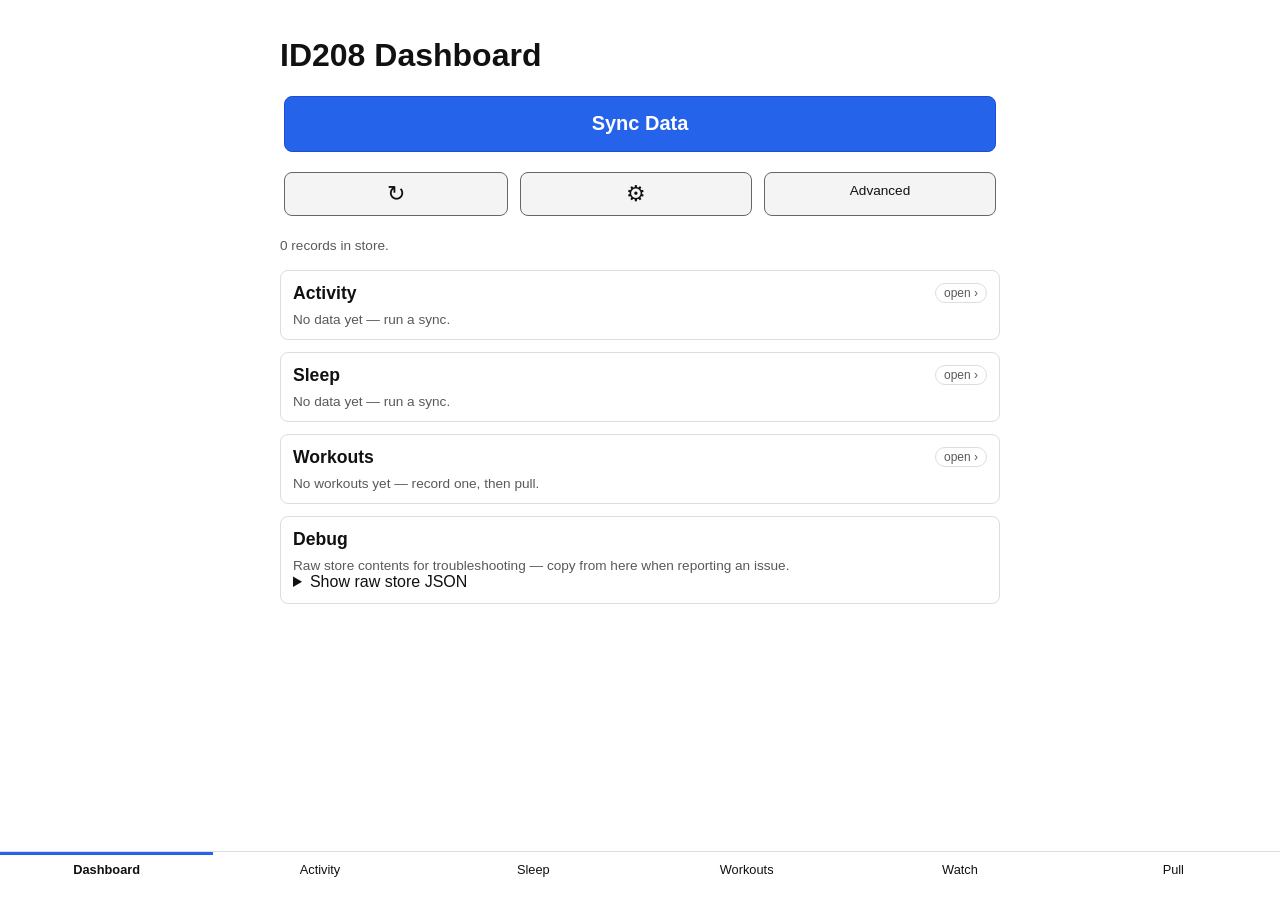
==== webapp/index.html @ 8edda2af "Commit" ====
<!DOCTYPE html>
<html lang="en">
<head>
<meta charset="UTF-8">
<meta name="viewport" content="width=device-width, initial-scale=1.0">
<title>ID208 Dashboard</title>
<link rel="stylesheet" href="app.css">
<style>
#syncBarWrap { display: none; margin: 8px 4px; border: 1px solid #ddd; border-radius: 8px; padding: 10px 12px; }
#syncBarOuter { background: #eee; border-radius: 4px; height: 10px; margin: 6px 0; }
#syncBarInner { background: #2563eb; border-radius: 4px; height: 10px; width: 0%; }
.spinner { display: inline-block; width: 14px; height: 14px; border: 2px solid #ddd; border-top-color: #2563eb; border-radius: 50%; animation: spin 0.8s linear infinite; vertical-align: middle; }
@keyframes spin { to { transform: rotate(360deg); } }
</style>
</head>
<body>
<h1>ID208 Dashboard</h1>
<p><button id="btnSync" class="btn-primary">Sync Data</button></p>
<p class="btn-row"><button id="btnRefresh" class="btn-sec icon" title="Refresh" aria-label="Refresh">↻</button>
<a class="btn btn-sec icon" href="watch.html" title="Settings" aria-label="Settings">⚙</a>
<a class="btn btn-sec small-text" href="pull.html">Advanced</a></p>
<p><span id="status" class="muted"></span></p>
<div id="syncBarWrap"><span class="spinner" id="syncSpinner" style="display:none;"></span>
<span id="syncLabel">Idle</span>
<div id="syncBarOuter"><div id="syncBarInner"></div></div></div>
<section id="secSteps" onclick="location.href='activity.html'" style="cursor:pointer;"><h2>Activity <span class="go">open ›</span></h2><div class="body muted">Loading…</div></section>
<section id="secSleep" onclick="location.href='sleep.html'" style="cursor:pointer;"><h2>Sleep <span class="go">open ›</span></h2><div class="body muted">Loading…</div></section>
<section id="secWorkouts" onclick="location.href='workout.html'" style="cursor:pointer;"><h2>Workouts <span class="go">open ›</span></h2><div class="body muted">Loading…</div></section>
<section id="secDebug"><h2>Debug</h2><div class="body muted">Raw store contents for troubleshooting — copy from here when reporting an issue.</div><details><summary>Show raw store JSON</summary><pre id="debugDump" style="font-size:0.7rem; max-height:40vh; overflow:auto;"></pre></details></section>

<script src="store.js"></script>
<script src="ble.js"></script>
<script src="ui.js"></script>
<script>
// Fail fast on file skew (e.g. new page + old ui.js): missing shared
// symbols halt here with an actionable banner instead of a silent hang.
(function checkAppFiles() {
  var need = ['Store', 'fmtHM', 'sportName', 'num', 'esc', 'fmtDur', 'kmOrDash',
    'hrStats', 'connectAndSync', 'ensureLink'];
  var missing = need.filter(function (k) { return typeof window[k] === 'undefined'; });
  if (!missing.length) return;
  var d = document.createElement('div');
  d.style.cssText = 'background:#7f1d1d;color:#fff;padding:12px;margin:8px;border-radius:8px;font-weight:bold;';
  d.textContent = 'App files out of sync (' + missing.join(', ') +
    ' missing) — re-download all webapp files together (index/pull/store/ble/ui).';
  document.body.insertBefore(d, document.body.firstChild);
  throw new Error('halt: ' + missing.join(','));
})();
// Progress override: ble.js calls setProgress during macros; here it drives
// the spinner + thin step bar (paging rounds update the label; the bar moves
// per phase, so it can pause inside long loops — the spinner shows life).
function setProgress(done, total, label) {
  var el = document.getElementById('syncLabel');
  if (el) el.textContent = 'Syncing: ' + label + ' (' + done + '/' + total + ')';
  var bar = document.getElementById('syncBarInner');
  if (bar && total > 0) bar.style.width = Math.min(100, Math.round((done / total) * 100)) + '%';
}
function syncUiBusy(busy, label) {
  document.getElementById('btnSync').disabled = busy;
  document.getElementById('syncBarWrap').style.display = busy ? 'block' : 'none';
  document.getElementById('syncSpinner').style.display = busy ? 'inline-block' : 'none';
  if (!busy) document.getElementById('syncBarInner').style.width = '0%';
  if (label !== undefined) document.getElementById('syncLabel').textContent = label;
}
document.getElementById('btnSync').addEventListener('click', async function () {
  syncUiBusy(true, 'Connecting…');
  try {
    await connectAndSync();
    document.getElementById('syncLabel').textContent = 'Sync done.';
  } catch (e) {
    document.getElementById('syncLabel').textContent = 'Sync failed — see pull page log. Open Advanced for details.';
  }
  syncUiBusy(false);
  render();
});
// Chart/format helpers live in ui.js (shared with detail pages).
async function render() {
  document.getElementById('status').textContent = 'Loading…';
  try {
    var steps = await Store.list('steps');
    var sleep = await Store.list('sleep');
    var workouts = await Store.list('workout');
    var hrByDate = {};
    try {
      var hrs = await Store.list('hr');
      hrs.forEach(function (r) { hrByDate[r.date] = r.payload; });
    } catch (e) {}

    // Activity: latest steps + kcal + BPM, linked to the 7-day page.
    if (steps.length) {
      var last = steps[steps.length - 1].payload;
      var hs = hrStats(hrByDate[last.date]);
      var bpmBit = hs ? ' · ' + hs.avg + ' bpm avg' +
        (hs.silent !== null && hs.silent !== '' ? ' (rest ' + hs.silent + ')' : '') : '';
      document.querySelector('#secSteps .body').innerHTML =
        '<div class="big">' + esc(num(last.steps)) + ' <span class="muted">steps · ' +
        esc(num(last.kcal, ' kcal')) + esc(bpmBit) + '</span></div>' +
        '<div class="muted">' + esc(last.date) + ' · ' + esc(kmOrDash(last.distance_m)) + '</div>';
    } else {
      document.querySelector('#secSteps .body').textContent = 'No data yet — run a sync.';
    }

    // Sleep: last night only, linked to the week page.
    if (sleep.length) {
      var n0 = sleep[sleep.length - 1].payload;
      document.querySelector('#secSleep .body').innerHTML =
        '<div class="big">' + esc(fmtHM(n0.total_min)) + ' <span class="muted">' +
        esc(n0.night) + '</span></div>';
    } else {
      document.querySelector('#secSleep .body').textContent = 'No data yet — run a sync.';
    }

    // Workouts: most recent only, linked to the full list.
    if (workouts.length) {
      var w = workouts[workouts.length - 1].payload;
      document.querySelector('#secWorkouts .body').innerHTML =
        '<div class="big">' + esc(sportName(w)) + ' <span class="muted">' + esc(w.date || '') + ' · ' +
        esc(num(w.kcal)) + ' kcal</span></div>' +
        '<div class="muted">' + esc(fmtDur(w.durationsS || 0)) +
        (w.distanceM ? ' · ' + esc(kmOrDash(w.distanceM)) : '') +
        ' · HR ' + esc(num(w.avgHr)) + '/' + esc(num(w.maxHr)) + '/' + esc(num(w.minHr)) + '</div>';
    } else {
      document.querySelector('#secWorkouts .body').textContent = 'No workouts yet — record one, then pull.';
    }

    var total = steps.length + sleep.length + workouts.length;
    document.getElementById('status').textContent = total + ' records in store.';
    document.getElementById('debugDump').textContent = JSON.stringify({
      steps: steps, sleep: sleep, workouts: workouts,
    }, null, 1).slice(0, 20000);
  } catch (e) {
    document.getElementById('status').textContent = 'Store unavailable: ' + e;
  }
}
document.getElementById('btnRefresh').addEventListener('click', render);
render();
</script>
<nav class="tabs">
<a href="index.html" aria-current="page">Dashboard</a>
<a href="activity.html">Activity</a>
<a href="sleep.html">Sleep</a>
<a href="workout.html">Workouts</a>
<a href="watch.html">Watch</a>
<a href="pull.html">Pull</a>
</nav>
</body>
</html>
---- webapp/app.css ----
/* id208-reader shared theme — one stylesheet, all pages, no frameworks.
 * System font stack, no webfonts. Dark mode follows the OS setting.
 * Touch targets >= 44px. Bottom nav keeps navigation in the thumb zone.
 */
body {
  font-family: Arial, Helvetica, sans-serif;
  padding: 16px 16px 76px 16px;
  max-width: 720px;
  margin: auto;
  overflow-wrap: break-word;
  background: #fff;
  color: #111;
}
section {
  border: 1px solid #ddd;
  border-radius: 8px;
  padding: 12px;
  margin: 12px 0;
  background: #fff;
}
h2 { margin: 0 0 8px 0; font-size: 1.1rem; }
.big { font-size: 1.6rem; font-weight: bold; }
table { border-collapse: collapse; width: 100%; font-size: 0.85rem; }
td, th { border-bottom: 1px solid #eee; padding: 4px; text-align: left; }
canvas { width: 100%; height: 120px; }
.muted { color: #595959; font-size: 0.85rem; }
button, a.btn, label.btn {
  margin: 4px;
  padding: 10px 14px;
  font-size: 1rem;
  min-height: 44px;
  box-sizing: border-box;
  background: #f4f4f4;
  color: #111;
  border: 1px solid #666;
  border-radius: 8px;
  text-decoration: none;
}
a.btn, label.btn { display: inline-block; }
/* Primary action (Sync Data): full-width, larger, filled — the one tap that matters. */
.btn-primary {
  display: block;
  width: calc(100% - 8px);
  font-size: 1.25rem;
  font-weight: bold;
  padding: 14px 18px;
  min-height: 56px;
  background: #2563eb;
  color: #fff;
  border-color: #1d4ed8;
}
/* Secondary row: icon + short-text buttons share one look, smaller than primary. */
.btn-row { display: flex; gap: 4px; align-items: stretch; }
.btn-row .btn-sec { flex: 1; text-align: center; }
.btn-sec { font-size: 1.1rem; padding: 8px 10px; }
.btn-sec.icon { font-size: 1.4rem; line-height: 1; }
.btn-sec.small-text { font-size: 0.85rem; }
/* Tappable dashboard cards: explicit "open" pill next to the title arrow. */
.go {
  float: right;
  font-size: 0.75rem;
  font-weight: normal;
  color: #595959;
  border: 1px solid #ddd;
  border-radius: 10px;
  padding: 2px 8px;
  white-space: nowrap;
}
/* Goal met marker in the activity table. */
.met { font-weight: bold; color: #047857; }
/* Month-view week rows (same tap affordance as table picks). */
.weekrow { cursor: pointer; }
.weekrow:hover td { background: #f4f4f4; }
/* Goal editor inputs match button sizing. */
input.goal {
  width: 7em;
  padding: 10px;
  font-size: 1rem;
  min-height: 44px;
  box-sizing: border-box;
  margin: 4px;
}
/* Sleep rating: big color-coded label, stage shares below in muted text. */
.rating { font-size: 1.3rem; font-weight: bold; margin: 6px 0 2px 0; }
.r-excellent { color: #065f46; }
.r-good { color: #16a34a; }
.r-fair { color: #ca8a04; }
.r-poor { color: #dc2626; }
/* Month pager label: month deserves the same visual weight as the ‹ › buttons. */
.month-label {
  display: inline-block;
  min-width: 7em;
  text-align: center;
  font-size: 1.15rem;
  font-weight: bold;
  vertical-align: middle;
}
/* App goals editor: stacked labels, full-width inputs and save. */
#secGoals label { display: block; font-weight: bold; margin: 8px 4px 2px 4px; }
#secGoals input.goal { display: block; width: calc(100% - 8px); }
#secGoals #btnGoals { width: calc(100% - 8px); }
button:active, a.btn:active { filter: brightness(0.92); }
label.btn {
  display: inline-block;
  white-space: nowrap;
  border: 1px solid #666;
  border-radius: 2px;
  background: #f4f4f4;
  cursor: pointer;
}
tr.pick { cursor: pointer; }
tr.pick:hover td { background: #f4f4f4; }
/* Stat grid for detail views: small-muted label over each value. */
.stats { display: grid; grid-template-columns: 1fr 1fr; gap: 8px 12px; margin: 8px 0; }
.stats .k { font-size: 0.75rem; color: #595959; }
.stats .v { font-size: 1.05rem; }
.stats h3 { grid-column: 1 / -1; font-size: 0.85rem; margin: 8px 0 0 0; color: #595959; }
a { color: #1d4ed8; }
/* Bottom navigation: 5 links, thumb-reachable, active page marked. */
nav.tabs {
  position: fixed;
  left: 0;
  right: 0;
  bottom: 0;
  display: flex;
  background: #fff;
  border-top: 1px solid #ddd;
  z-index: 10;
}
nav.tabs a {
  flex: 1;
  text-align: center;
  text-decoration: none;
  color: #111;
  font-size: 0.8rem;
  padding: 10px 2px 12px 2px;
  min-height: 48px;
  box-sizing: border-box;
}
nav.tabs a[aria-current="page"] {
  font-weight: bold;
  border-top: 3px solid #2563eb;
  padding-top: 7px;
}
@media (prefers-color-scheme: dark) {
  body { background: #111; color: #e5e5e5; }
  section { background: #1a1a1a; border-color: #333; }
  td, th { border-bottom-color: #333; }
  .muted { color: #b3b3b3; }
  .stats .k, .stats h3 { color: #b3b3b3; }
  a { color: #93c5fd; }
  button, a.btn { background: #222; color: #eee; border: 1px solid #555; }
  .btn-primary { background: #2563eb; color: #fff; border-color: #93c5fd; }
  .go { color: #b3b3b3; border-color: #555; }
  .met { color: #34d399; }
  .r-excellent { color: #34d399; }
  .r-good { color: #4ade80; }
  .r-fair { color: #facc15; }
  .r-poor { color: #f87171; }
  label.btn { background: #222; border-color: #555; }
  tr.pick:hover td { background: #222; }
  .weekrow:hover td { background: #222; }
  input.goal { background: #222; color: #eee; border: 1px solid #555; }
  button:active, a.btn:active { filter: brightness(1.25); }
  nav.tabs { background: #1a1a1a; border-top-color: #333; }
  nav.tabs a { color: #e5e5e5; }
  nav.tabs a[aria-current="page"] { border-top-color: #93c5fd; }
  #log { background: #1a1a1a !important; }
}
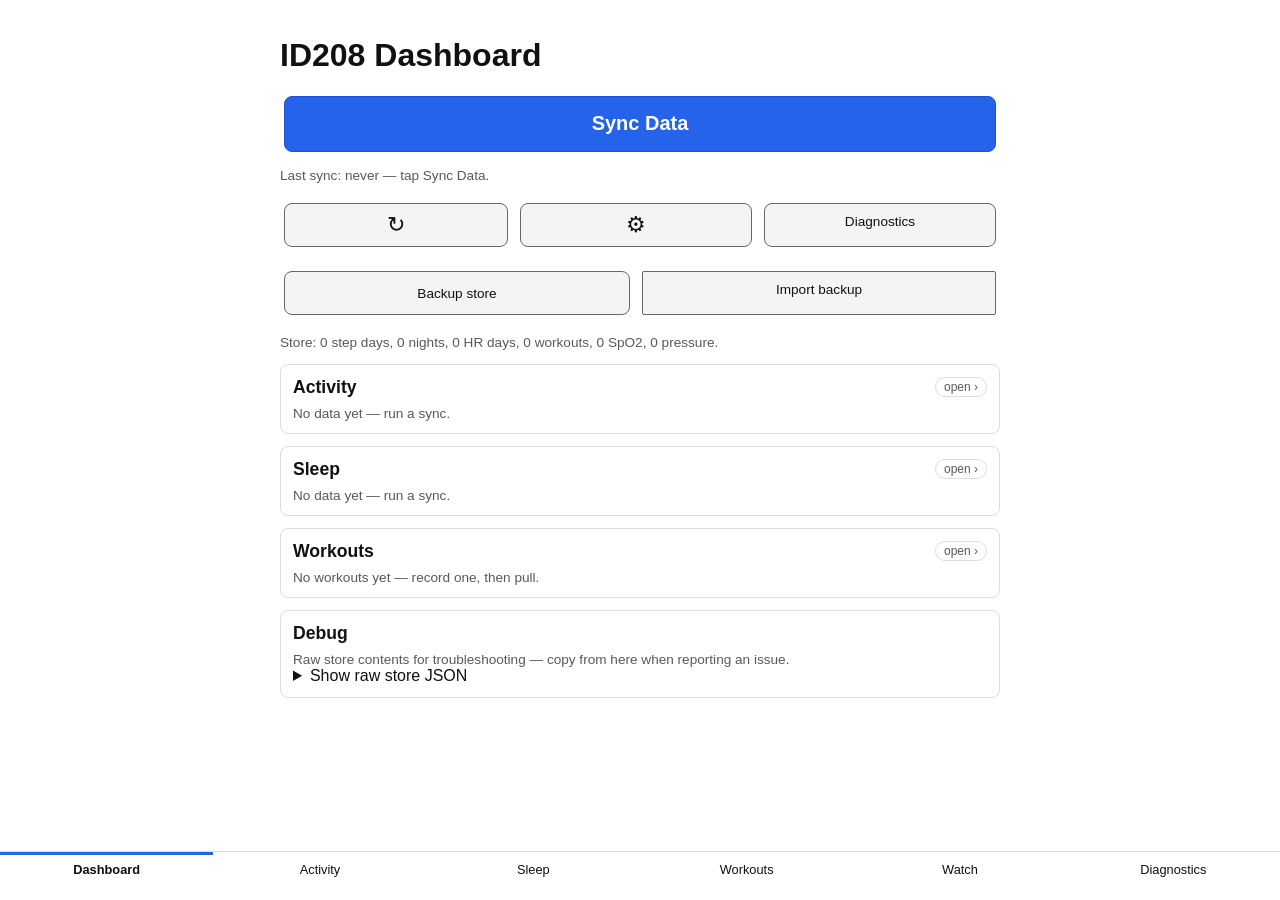
==== commit b343152c: "Simplify sync and add safety net + UX - P0: move fixtures under tests/fixtures, add scripts/test.sh," ====
--- a/webapp/index.html
+++ b/webapp/index.html
@@ -16,10 +16,15 @@
 <body>
 <h1>ID208 Dashboard</h1>
 <p><button id="btnSync" class="btn-primary">Sync Data</button></p>
+<p id="lastSync" class="muted">Last sync: loading…</p>
 <p class="btn-row"><button id="btnRefresh" class="btn-sec icon" title="Refresh" aria-label="Refresh">↻</button>
 <a class="btn btn-sec icon" href="watch.html" title="Settings" aria-label="Settings">⚙</a>
-<a class="btn btn-sec small-text" href="pull.html">Advanced</a></p>
+<a class="btn btn-sec small-text" href="pull.html" title="Advanced diagnostics and recovery">Diagnostics</a></p>
+<p class="btn-row"><button id="btnBackup" class="btn-sec small-text">Backup store</button>
+<label for="fileImport" class="btn btn-sec small-text">Import backup</label>
+<input id="fileImport" type="file" accept=".json,.jsonl,.csv" style="display:none;"></p>
 <p><span id="status" class="muted"></span></p>
+<p id="storeStatus" class="muted"></p>
 <div id="syncBarWrap"><span class="spinner" id="syncSpinner" style="display:none;"></span>
 <span id="syncLabel">Idle</span>
 <div id="syncBarOuter"><div id="syncBarInner"></div></div></div>
@@ -28,21 +33,37 @@
 <section id="secWorkouts" onclick="location.href='workout.html'" style="cursor:pointer;"><h2>Workouts <span class="go">open ›</span></h2><div class="body muted">Loading…</div></section>
 <section id="secDebug"><h2>Debug</h2><div class="body muted">Raw store contents for troubleshooting — copy from here when reporting an issue.</div><details><summary>Show raw store JSON</summary><pre id="debugDump" style="font-size:0.7rem; max-height:40vh; overflow:auto;"></pre></details></section>
 
-<script src="store.js"></script>
-<script src="ble.js"></script>
-<script src="ui.js"></script>
+<script>
+// Load local scripts with the page's cache-bust token (?v=<epoch>). The skew
+// banner's Force reload uses the same mechanism, so stale Chrome profiles
+// cannot keep serving an old ble.js/ui.js/store.js.
+(function () {
+  var m = location.search.match(/[?&]v=([^&]+)/);
+  var q = m ? '?v=' + m[1] : '';
+  ['store.js', 'ble.js', 'ui.js'].forEach(function (f) {
+    document.write('<script src="' + f + q + '"><\/script>');
+  });
+})();
+</script>
 <script>
 // Fail fast on file skew (e.g. new page + old ui.js): missing shared
 // symbols halt here with an actionable banner instead of a silent hang.
 (function checkAppFiles() {
   var need = ['Store', 'fmtHM', 'sportName', 'num', 'esc', 'fmtDur', 'kmOrDash',
-    'hrStats', 'connectAndSync', 'ensureLink'];
+    'hrStats', 'connectAndSync', 'downloadStoreBackup', 'importStoreFile',
+    'refreshStoreStatus'];
   var missing = need.filter(function (k) { return typeof window[k] === 'undefined'; });
   if (!missing.length) return;
   var d = document.createElement('div');
   d.style.cssText = 'background:#7f1d1d;color:#fff;padding:12px;margin:8px;border-radius:8px;font-weight:bold;';
   d.textContent = 'App files out of sync (' + missing.join(', ') +
-    ' missing) — re-download all webapp files together (index/pull/store/ble/ui).';
+    ' missing) — force a fresh reload, or re-download all webapp files together.';
+  var b = document.createElement('button');
+  b.textContent = 'Force reload (fresh files)';
+  b.style.cssText = 'margin-top:8px;';
+  b.addEventListener('click', function () { location.replace(location.pathname + '?v=' + Date.now()); });
+  d.appendChild(document.createElement('br'));
+  d.appendChild(b);
   document.body.insertBefore(d, document.body.firstChild);
   throw new Error('halt: ' + missing.join(','));
 })();
@@ -62,17 +83,60 @@
   if (!busy) document.getElementById('syncBarInner').style.width = '0%';
   if (label !== undefined) document.getElementById('syncLabel').textContent = label;
 }
+function statusLink(msg) {
+  document.getElementById('status').innerHTML = esc(msg) +
+    ' — <a href="pull.html">open Diagnostics</a>.';
+}
 document.getElementById('btnSync').addEventListener('click', async function () {
   syncUiBusy(true, 'Connecting…');
   try {
-    await connectAndSync();
+    // autoSetup: a fresh/reset watch runs bind + auth instead of failing.
+    await connectAndSync({ autoSetup: true });
     document.getElementById('syncLabel').textContent = 'Sync done.';
   } catch (e) {
-    document.getElementById('syncLabel').textContent = 'Sync failed — see pull page log. Open Advanced for details.';
+    document.getElementById('syncLabel').textContent = 'Sync failed.';
+    statusLink('Sync failed (' + (e && e.message ? e.message : e) + ')');
   }
   syncUiBusy(false);
   render();
 });
+document.getElementById('btnBackup').addEventListener('click', async function () {
+  try {
+    await downloadStoreBackup();
+    document.getElementById('status').textContent = 'Backup downloaded.';
+  } catch (e) {
+    statusLink('Backup failed (' + e + ')');
+  }
+});
+document.getElementById('fileImport').addEventListener('change', async function (e) {
+  var f = e.target.files && e.target.files[0];
+  if (!f) return;
+  try {
+    var c = await importStoreFile(f);
+    await render();
+    document.getElementById('status').textContent = 'Imported steps ' + c.steps +
+      ', sleep ' + c.sleep + ', HR ' + c.hr + ', workouts ' + c.workout +
+      ', SpO2 ' + c.spo2 + ', pressure ' + c.pressure + '.';
+  } catch (err) {
+    statusLink('Import failed (' + (err && err.message ? err.message : err) + ')');
+  }
+  e.target.value = '';
+});
+async function renderLastSync() {
+  var el = document.getElementById('lastSync');
+  try {
+    var r = await Store.get('last-sync', 'meta');
+    if (r && r.payload && typeof r.payload.day === 'string') {
+      var at = r.payload.at ? new Date(r.payload.at) : null;
+      var when = at && !isNaN(at.getTime()) ? ' · ' + at.toLocaleString() : '';
+      el.textContent = 'Last sync: ' + r.payload.day + when;
+    } else {
+      el.textContent = 'Last sync: never — tap Sync Data.';
+    }
+  } catch (e) {
+    el.textContent = 'Last sync: unavailable (' + e + ')';
+  }
+}
 // Chart/format helpers live in ui.js (shared with detail pages).
 async function render() {
   document.getElementById('status').textContent = 'Loading…';
@@ -123,13 +187,14 @@
       document.querySelector('#secWorkouts .body').textContent = 'No workouts yet — record one, then pull.';
     }
 
-    var total = steps.length + sleep.length + workouts.length;
-    document.getElementById('status').textContent = total + ' records in store.';
+    document.getElementById('status').textContent = '';
     document.getElementById('debugDump').textContent = JSON.stringify({
       steps: steps, sleep: sleep, workouts: workouts,
     }, null, 1).slice(0, 20000);
-  } catch (e) {
-    document.getElementById('status').textContent = 'Store unavailable: ' + e;
+    renderLastSync();
+    refreshStoreStatus();
+  } catch (e) {
+    statusLink('Store unavailable (' + e + ')');
   }
 }
 document.getElementById('btnRefresh').addEventListener('click', render);
@@ -141,7 +206,7 @@
 <a href="sleep.html">Sleep</a>
 <a href="workout.html">Workouts</a>
 <a href="watch.html">Watch</a>
-<a href="pull.html">Pull</a>
+<a href="pull.html">Diagnostics</a>
 </nav>
 </body>
 </html>
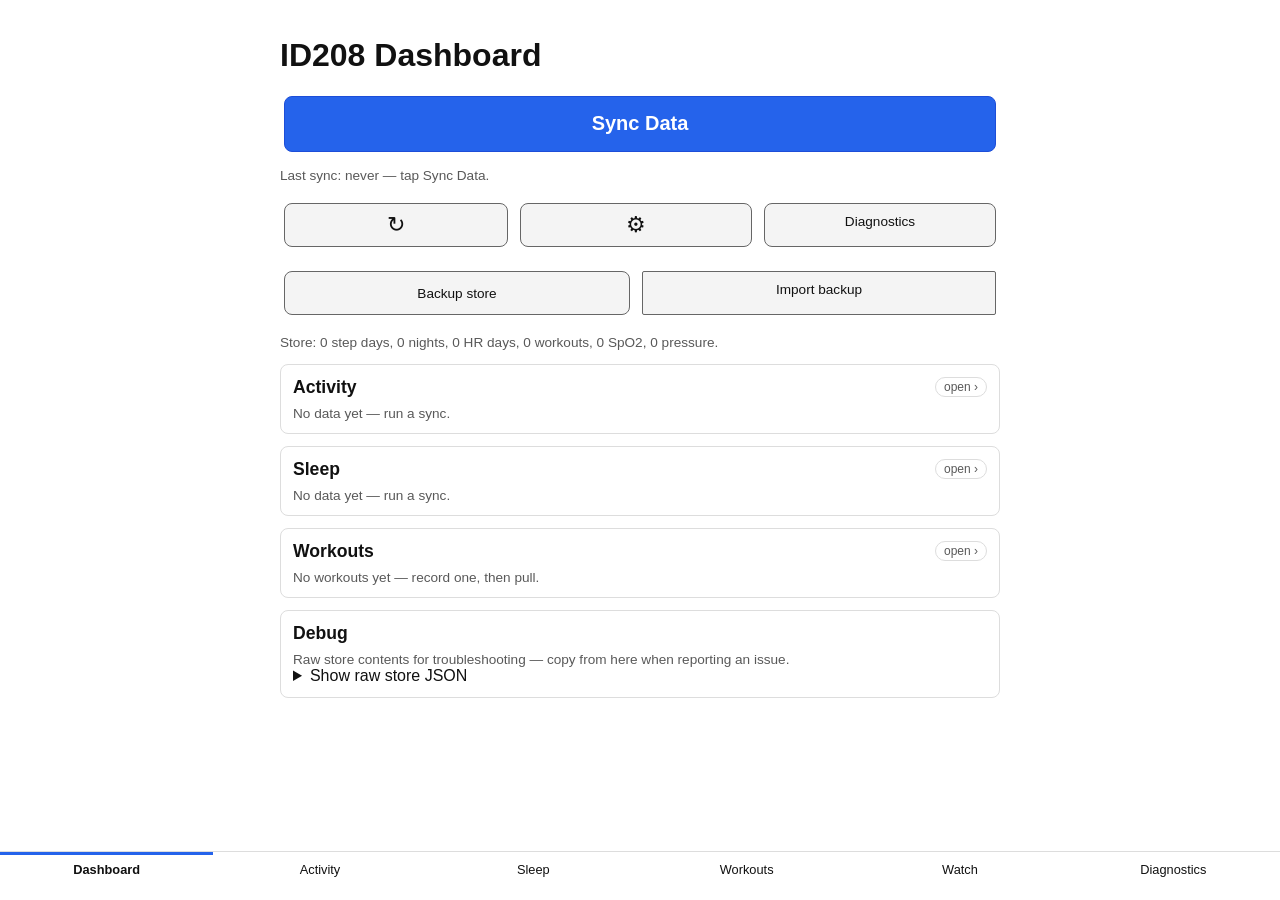
==== commit 386d5cea: "Delete probe dead code and rename Diagnostics page - Remove F1/all-offset probes, byte-offset count " ====
--- a/webapp/index.html
+++ b/webapp/index.html
@@ -19,7 +19,7 @@
 <p id="lastSync" class="muted">Last sync: loading…</p>
 <p class="btn-row"><button id="btnRefresh" class="btn-sec icon" title="Refresh" aria-label="Refresh">↻</button>
 <a class="btn btn-sec icon" href="watch.html" title="Settings" aria-label="Settings">⚙</a>
-<a class="btn btn-sec small-text" href="pull.html" title="Advanced diagnostics and recovery">Diagnostics</a></p>
+<a class="btn btn-sec small-text" href="diagnostics.html" title="Advanced diagnostics and recovery">Diagnostics</a></p>
 <p class="btn-row"><button id="btnBackup" class="btn-sec small-text">Backup store</button>
 <label for="fileImport" class="btn btn-sec small-text">Import backup</label>
 <input id="fileImport" type="file" accept=".json,.jsonl,.csv" style="display:none;"></p>
@@ -85,7 +85,7 @@
 }
 function statusLink(msg) {
   document.getElementById('status').innerHTML = esc(msg) +
-    ' — <a href="pull.html">open Diagnostics</a>.';
+    ' — <a href="diagnostics.html">open Diagnostics</a>.';
 }
 document.getElementById('btnSync').addEventListener('click', async function () {
   syncUiBusy(true, 'Connecting…');
@@ -206,7 +206,7 @@
 <a href="sleep.html">Sleep</a>
 <a href="workout.html">Workouts</a>
 <a href="watch.html">Watch</a>
-<a href="pull.html">Diagnostics</a>
+<a href="diagnostics.html">Diagnostics</a>
 </nav>
 </body>
 </html>
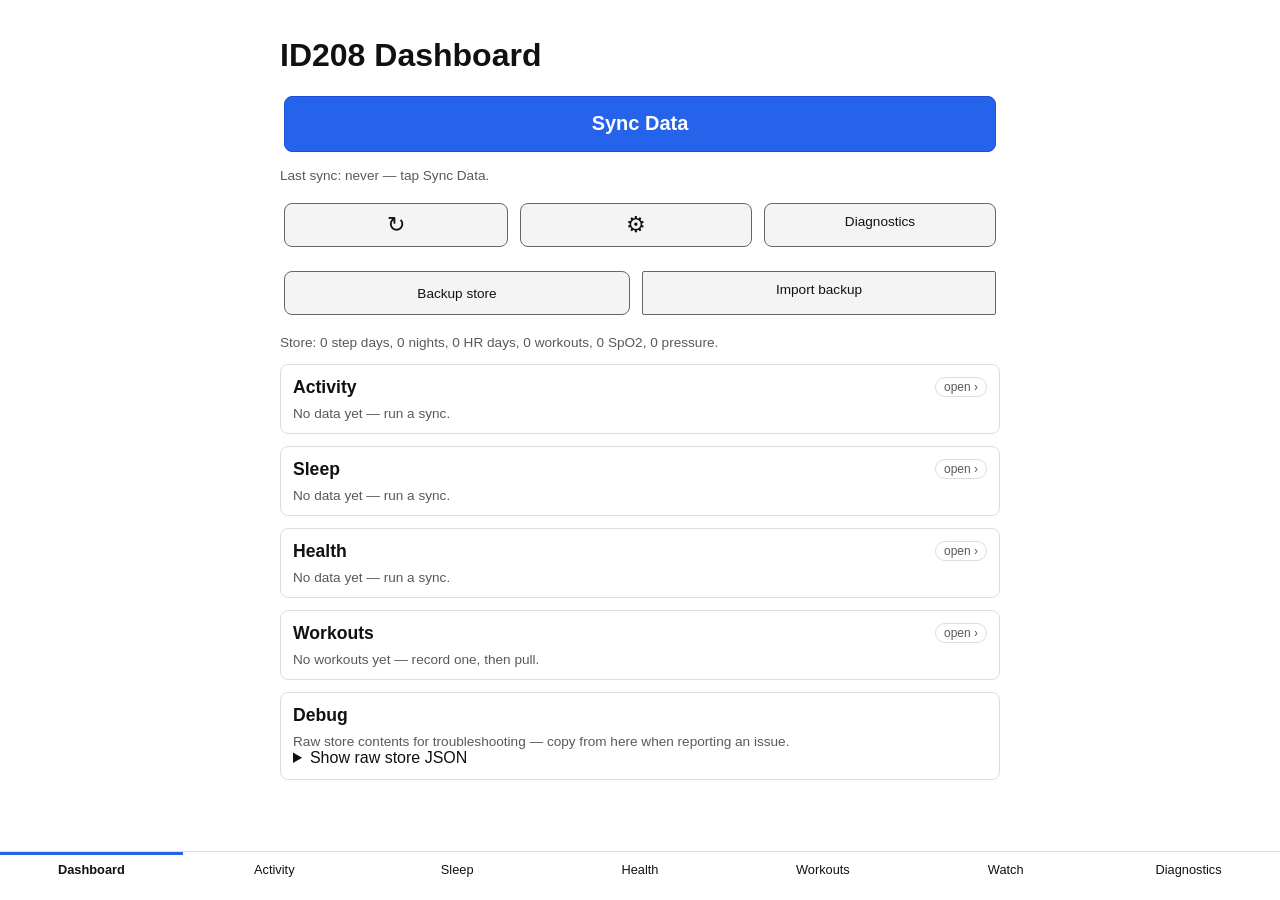
==== commit 64448ad2: "Add a Health page for SpO2 and stress" ====
--- a/webapp/index.html
+++ b/webapp/index.html
@@ -30,17 +30,18 @@
 <div id="syncBarOuter"><div id="syncBarInner"></div></div></div>
 <section id="secSteps" onclick="location.href='activity.html'" style="cursor:pointer;"><h2>Activity <span class="go">open ›</span></h2><div class="body muted">Loading…</div></section>
 <section id="secSleep" onclick="location.href='sleep.html'" style="cursor:pointer;"><h2>Sleep <span class="go">open ›</span></h2><div class="body muted">Loading…</div></section>
+<section id="secHealth" onclick="location.href='health.html'" style="cursor:pointer;"><h2>Health <span class="go">open ›</span></h2><div class="body muted">Loading…</div></section>
 <section id="secWorkouts" onclick="location.href='workout.html'" style="cursor:pointer;"><h2>Workouts <span class="go">open ›</span></h2><div class="body muted">Loading…</div></section>
 <section id="secDebug"><h2>Debug</h2><div class="body muted">Raw store contents for troubleshooting — copy from here when reporting an issue.</div><details><summary>Show raw store JSON</summary><pre id="debugDump" style="font-size:0.7rem; max-height:40vh; overflow:auto;"></pre></details></section>
 
 <script>
 // Load local scripts with the page's cache-bust token (?v=<epoch>). The skew
 // banner's Force reload uses the same mechanism, so stale Chrome profiles
-// cannot keep serving an old ble.js/ui.js/store.js.
+// cannot keep serving an old module.
 (function () {
   var m = location.search.match(/[?&]v=([^&]+)/);
   var q = m ? '?v=' + m[1] : '';
-  ['store.js', 'ble.js', 'ui.js'].forEach(function (f) {
+  ['shell.js', 'store.js', 'ui.js', 'codec.js', 'transport.js', 'sync.js'].forEach(function (f) {
     document.write('<script src="' + f + q + '"><\/script>');
   });
 })();
@@ -49,25 +50,12 @@
 // Fail fast on file skew (e.g. new page + old ui.js): missing shared
 // symbols halt here with an actionable banner instead of a silent hang.
 (function checkAppFiles() {
-  var need = ['Store', 'fmtHM', 'sportName', 'num', 'esc', 'fmtDur', 'kmOrDash',
-    'hrStats', 'connectAndSync', 'downloadStoreBackup', 'importStoreFile',
-    'refreshStoreStatus'];
-  var missing = need.filter(function (k) { return typeof window[k] === 'undefined'; });
-  if (!missing.length) return;
-  var d = document.createElement('div');
-  d.style.cssText = 'background:#7f1d1d;color:#fff;padding:12px;margin:8px;border-radius:8px;font-weight:bold;';
-  d.textContent = 'App files out of sync (' + missing.join(', ') +
-    ' missing) — force a fresh reload, or re-download all webapp files together.';
-  var b = document.createElement('button');
-  b.textContent = 'Force reload (fresh files)';
-  b.style.cssText = 'margin-top:8px;';
-  b.addEventListener('click', function () { location.replace(location.pathname + '?v=' + Date.now()); });
-  d.appendChild(document.createElement('br'));
-  d.appendChild(b);
-  document.body.insertBefore(d, document.body.firstChild);
-  throw new Error('halt: ' + missing.join(','));
+  var need = ['Store', 'IDO.transport.connectAndSync', 'IDO.shell.refreshStoreStatus',
+    'fmtHM', 'sportName', 'num', 'esc', 'fmtDur', 'kmOrDash',
+    'hrStats', 'downloadStoreBackup', 'importStoreFile'];
+  IDO.shell.checkFiles(need);
 })();
-// Progress override: ble.js calls setProgress during macros; here it drives
+// Progress override: sync.js calls setProgress during macros; here it drives
 // the spinner + thin step bar (paging rounds update the label; the bar moves
 // per phase, so it can pause inside long loops — the spinner shows life).
 function setProgress(done, total, label) {
@@ -91,7 +79,7 @@
   syncUiBusy(true, 'Connecting…');
   try {
     // autoSetup: a fresh/reset watch runs bind + auth instead of failing.
-    await connectAndSync({ autoSetup: true });
+    await IDO.transport.connectAndSync({ autoSetup: true });
     document.getElementById('syncLabel').textContent = 'Sync done.';
   } catch (e) {
     document.getElementById('syncLabel').textContent = 'Sync failed.';
@@ -136,6 +124,15 @@
   } catch (e) {
     el.textContent = 'Last sync: unavailable (' + e + ')';
   }
+}
+// Latest value from a SpO2/stress record (older rows use t, newer tMin).
+function lastSampleValue(p) {
+  var samples = (p && p.samples) || [];
+  for (var i = samples.length - 1; i >= 0; i--) {
+    var v = samples[i] && samples[i].value;
+    if (v !== undefined && v !== null) return v;
+  }
+  return null;
 }
 // Chart/format helpers live in ui.js (shared with detail pages).
 async function render() {
@@ -174,6 +171,26 @@
       document.querySelector('#secSleep .body').textContent = 'No data yet — run a sync.';
     }
 
+    // Health: latest SpO2 + stress reading, linked to the detail page.
+    var spo2 = [], press = [];
+    try { spo2 = await Store.list('spo2'); } catch (e) {}
+    try { press = await Store.list('pressure'); } catch (e) {}
+    if (spo2.length || press.length) {
+      var spRec = spo2.length ? spo2[spo2.length - 1].payload : null;
+      var prRec = press.length ? press[press.length - 1].payload : null;
+      var bits = [];
+      var spVal = lastSampleValue(spRec);
+      if (spVal !== null) bits.push(spVal + '% SpO2');
+      var prVal = lastSampleValue(prRec);
+      if (prVal !== null) bits.push('stress ' + prVal);
+      var healthDate = (spRec && spRec.date) || (prRec && prRec.date) || '';
+      document.querySelector('#secHealth .body').innerHTML =
+        '<div class="big">' + esc(bits.length ? bits.join(' · ') : '—') + '</div>' +
+        '<div class="muted">' + esc(healthDate) + '</div>';
+    } else {
+      document.querySelector('#secHealth .body').textContent = 'No data yet — run a sync.';
+    }
+
     // Workouts: most recent only, linked to the full list.
     if (workouts.length) {
       var w = workouts[workouts.length - 1].payload;
@@ -189,10 +206,10 @@
 
     document.getElementById('status').textContent = '';
     document.getElementById('debugDump').textContent = JSON.stringify({
-      steps: steps, sleep: sleep, workouts: workouts,
+      steps: steps, sleep: sleep, workouts: workouts, spo2: spo2, pressure: press,
     }, null, 1).slice(0, 20000);
     renderLastSync();
-    refreshStoreStatus();
+    IDO.shell.refreshStoreStatus();
   } catch (e) {
     statusLink('Store unavailable (' + e + ')');
   }
@@ -200,13 +217,6 @@
 document.getElementById('btnRefresh').addEventListener('click', render);
 render();
 </script>
-<nav class="tabs">
-<a href="index.html" aria-current="page">Dashboard</a>
-<a href="activity.html">Activity</a>
-<a href="sleep.html">Sleep</a>
-<a href="workout.html">Workouts</a>
-<a href="watch.html">Watch</a>
-<a href="diagnostics.html">Diagnostics</a>
-</nav>
+<nav class="tabs"></nav>
 </body>
 </html>
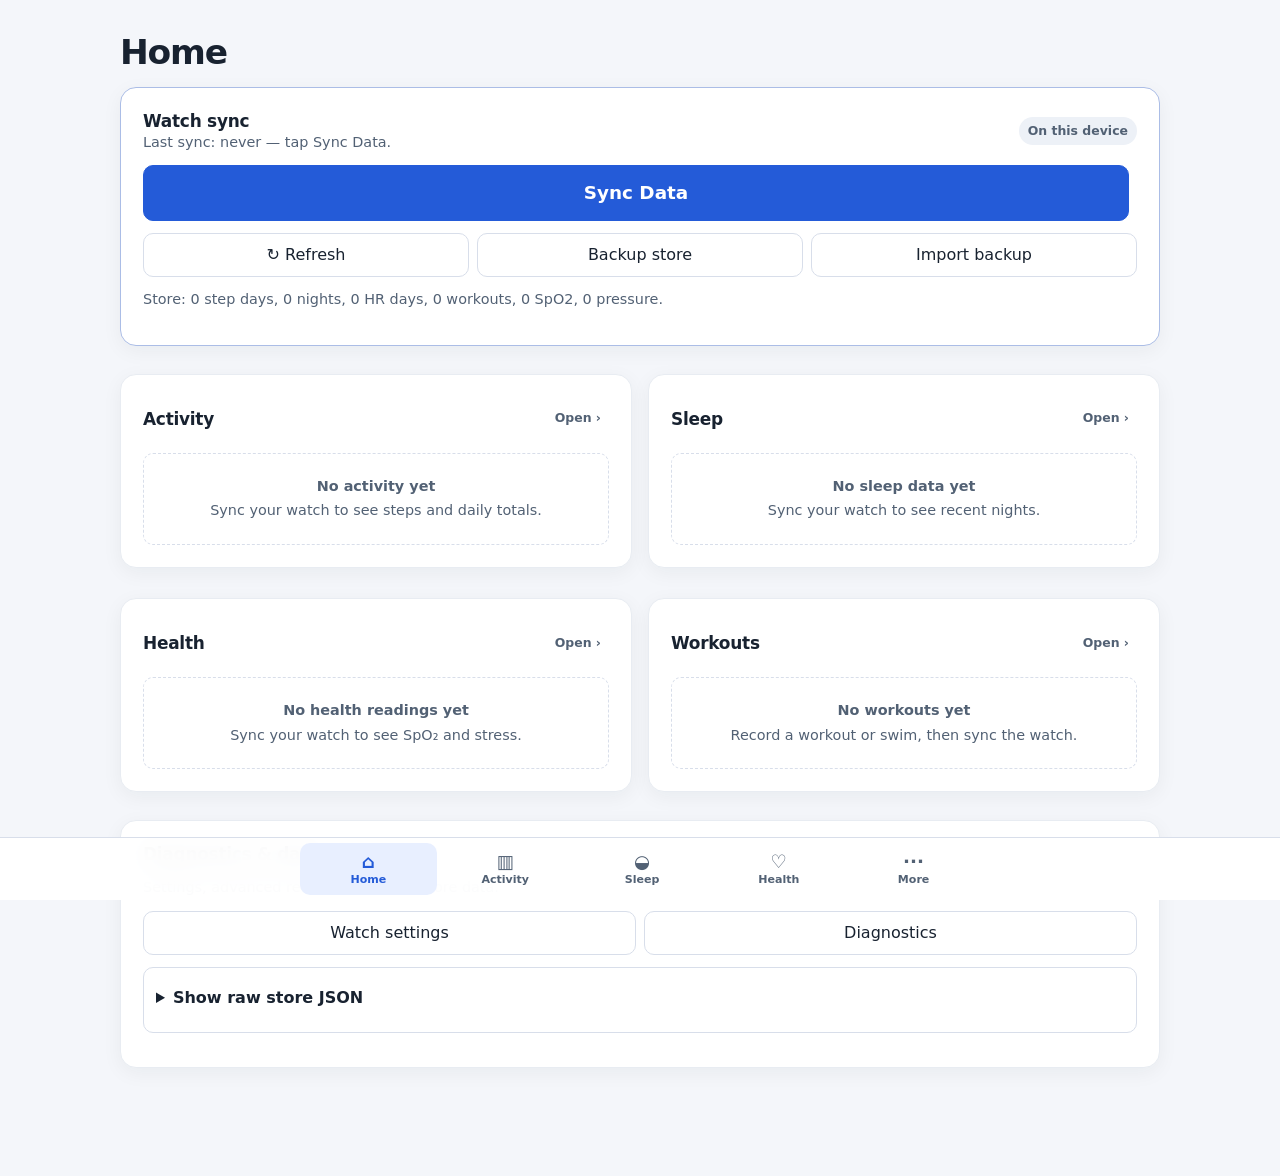
==== commit ee5f0667: "Redesign responsive webapp UI" ====
--- a/webapp/index.html
+++ b/webapp/index.html
@@ -3,36 +3,30 @@
 <head>
 <meta charset="UTF-8">
 <meta name="viewport" content="width=device-width, initial-scale=1.0">
-<title>ID208 Dashboard</title>
+<title>ID208 Home</title>
 <link rel="stylesheet" href="app.css">
-<style>
-#syncBarWrap { display: none; margin: 8px 4px; border: 1px solid #ddd; border-radius: 8px; padding: 10px 12px; }
-#syncBarOuter { background: #eee; border-radius: 4px; height: 10px; margin: 6px 0; }
-#syncBarInner { background: #2563eb; border-radius: 4px; height: 10px; width: 0%; }
-.spinner { display: inline-block; width: 14px; height: 14px; border: 2px solid #ddd; border-top-color: #2563eb; border-radius: 50%; animation: spin 0.8s linear infinite; vertical-align: middle; }
-@keyframes spin { to { transform: rotate(360deg); } }
-</style>
 </head>
 <body>
-<h1>ID208 Dashboard</h1>
-<p><button id="btnSync" class="btn-primary">Sync Data</button></p>
-<p id="lastSync" class="muted">Last sync: loading…</p>
-<p class="btn-row"><button id="btnRefresh" class="btn-sec icon" title="Refresh" aria-label="Refresh">↻</button>
-<a class="btn btn-sec icon" href="watch.html" title="Settings" aria-label="Settings">⚙</a>
-<a class="btn btn-sec small-text" href="diagnostics.html" title="Advanced diagnostics and recovery">Diagnostics</a></p>
-<p class="btn-row"><button id="btnBackup" class="btn-sec small-text">Backup store</button>
-<label for="fileImport" class="btn btn-sec small-text">Import backup</label>
-<input id="fileImport" type="file" accept=".json,.jsonl,.csv" style="display:none;"></p>
-<p><span id="status" class="muted"></span></p>
-<p id="storeStatus" class="muted"></p>
-<div id="syncBarWrap"><span class="spinner" id="syncSpinner" style="display:none;"></span>
-<span id="syncLabel">Idle</span>
-<div id="syncBarOuter"><div id="syncBarInner"></div></div></div>
-<section id="secSteps" onclick="location.href='activity.html'" style="cursor:pointer;"><h2>Activity <span class="go">open ›</span></h2><div class="body muted">Loading…</div></section>
-<section id="secSleep" onclick="location.href='sleep.html'" style="cursor:pointer;"><h2>Sleep <span class="go">open ›</span></h2><div class="body muted">Loading…</div></section>
-<section id="secHealth" onclick="location.href='health.html'" style="cursor:pointer;"><h2>Health <span class="go">open ›</span></h2><div class="body muted">Loading…</div></section>
-<section id="secWorkouts" onclick="location.href='workout.html'" style="cursor:pointer;"><h2>Workouts <span class="go">open ›</span></h2><div class="body muted">Loading…</div></section>
-<section id="secDebug"><h2>Debug</h2><div class="body muted">Raw store contents for troubleshooting — copy from here when reporting an issue.</div><details><summary>Show raw store JSON</summary><pre id="debugDump" style="font-size:0.7rem; max-height:40vh; overflow:auto;"></pre></details></section>
+<h1>Home</h1>
+<section class="hero-card">
+  <div class="section-head"><div><h2>Watch sync</h2><div id="lastSync" class="muted">Last sync: loading…</div></div><span class="chip">On this device</span></div>
+  <button id="btnSync" class="btn-primary">Sync Data</button>
+  <p class="btn-row"><button id="btnRefresh" class="btn-sec" title="Refresh" aria-label="Refresh">↻ Refresh</button>
+  <button id="btnBackup" class="btn-sec">Backup store</button>
+  <label for="fileImport" class="btn btn-sec">Import backup</label>
+  <input id="fileImport" type="file" accept=".json,.jsonl,.csv" style="display:none;"></p>
+  <p id="status" class="muted" aria-live="polite"></p>
+  <p id="storeStatus" class="muted"></p>
+  <div id="syncBarWrap"><span class="spinner" id="syncSpinner" style="display:none;"></span>
+  <span id="syncLabel">Idle</span><div id="syncBarOuter"><div id="syncBarInner"></div></div></div>
+</section>
+<div class="dashboard-grid">
+<section id="secSteps"><div class="section-head"><h2>Activity</h2><a class="go" href="activity.html">Open ›</a></div><div class="body muted">Loading…</div></section>
+<section id="secSleep"><div class="section-head"><h2>Sleep</h2><a class="go" href="sleep.html">Open ›</a></div><div class="body muted">Loading…</div></section>
+<section id="secHealth"><div class="section-head"><h2>Health</h2><a class="go" href="health.html">Open ›</a></div><div class="body muted">Loading…</div></section>
+<section id="secWorkouts"><div class="section-head"><h2>Workouts</h2><a class="go" href="workout.html">Open ›</a></div><div class="body muted">Loading…</div></section>
+</div>
+<section id="secDebug"><h2>Diagnostics & data</h2><p class="muted">Settings, advanced recovery, and raw store data.</p><p class="btn-row"><a class="btn" href="watch.html">Watch settings</a><a class="btn" href="diagnostics.html">Diagnostics</a></p><details><summary>Show raw store JSON</summary><pre id="debugDump" class="debug-dump"></pre></details></section>
 
 <script>
 // Load local scripts with the page's cache-bust token (?v=<epoch>). The skew
@@ -50,7 +44,7 @@
 // Fail fast on file skew (e.g. new page + old ui.js): missing shared
 // symbols halt here with an actionable banner instead of a silent hang.
 (function checkAppFiles() {
-  var need = ['Store', 'IDO.transport.connectAndSync', 'IDO.shell.refreshStoreStatus',
+  var need = ['Store', 'IDO.transport.connectAndSync', 'IDO.shell.refreshStoreStatus', 'emptyStateHTML',
     'fmtHM', 'sportName', 'num', 'esc', 'fmtDur', 'kmOrDash',
     'hrStats', 'downloadStoreBackup', 'importStoreFile'];
   IDO.shell.checkFiles(need);
@@ -158,7 +152,7 @@
         esc(num(last.kcal, ' kcal')) + esc(bpmBit) + '</span></div>' +
         '<div class="muted">' + esc(last.date) + ' · ' + esc(kmOrDash(last.distance_m)) + '</div>';
     } else {
-      document.querySelector('#secSteps .body').textContent = 'No data yet — run a sync.';
+      document.querySelector('#secSteps .body').innerHTML = emptyStateHTML('No activity yet', 'Sync your watch to see steps and daily totals.');
     }
 
     // Sleep: last night only, linked to the week page.
@@ -168,7 +162,7 @@
         '<div class="big">' + esc(fmtHM(n0.total_min)) + ' <span class="muted">' +
         esc(n0.night) + '</span></div>';
     } else {
-      document.querySelector('#secSleep .body').textContent = 'No data yet — run a sync.';
+      document.querySelector('#secSleep .body').innerHTML = emptyStateHTML('No sleep data yet', 'Sync your watch to see recent nights.');
     }
 
     // Health: latest SpO2 + stress reading, linked to the detail page.
@@ -188,20 +182,23 @@
         '<div class="big">' + esc(bits.length ? bits.join(' · ') : '—') + '</div>' +
         '<div class="muted">' + esc(healthDate) + '</div>';
     } else {
-      document.querySelector('#secHealth .body').textContent = 'No data yet — run a sync.';
+      document.querySelector('#secHealth .body').innerHTML = emptyStateHTML('No health readings yet', 'Sync your watch to see SpO₂ and stress.');
     }
 
     // Workouts: most recent only, linked to the full list.
     if (workouts.length) {
       var w = workouts[workouts.length - 1].payload;
+      var workoutHr = [w.avgHr, w.maxHr, w.minHr].some(function (v) { return Number(v) > 0; }) ?
+        ' · HR ' + esc(num(w.avgHr)) + '/' + esc(num(w.maxHr)) + '/' + esc(num(w.minHr)) : '';
+      var swimNote = w.kind === 'swim' ? ' · ' + (Number(w.laps) === 0 ? 'No laps recorded' : esc(num(w.laps, ' laps'))) : '';
       document.querySelector('#secWorkouts .body').innerHTML =
         '<div class="big">' + esc(sportName(w)) + ' <span class="muted">' + esc(w.date || '') + ' · ' +
         esc(num(w.kcal)) + ' kcal</span></div>' +
         '<div class="muted">' + esc(fmtDur(w.durationsS || 0)) +
         (w.distanceM ? ' · ' + esc(kmOrDash(w.distanceM)) : '') +
-        ' · HR ' + esc(num(w.avgHr)) + '/' + esc(num(w.maxHr)) + '/' + esc(num(w.minHr)) + '</div>';
-    } else {
-      document.querySelector('#secWorkouts .body').textContent = 'No workouts yet — record one, then pull.';
+        workoutHr + swimNote + '</div>';
+    } else {
+      document.querySelector('#secWorkouts .body').innerHTML = emptyStateHTML('No workouts yet', 'Record a workout or swim, then sync the watch.');
     }
 
     document.getElementById('status').textContent = '';
--- a/webapp/app.css
+++ b/webapp/app.css
@@ -1,169 +1,321 @@
-/* id208-reader shared theme — one stylesheet, all pages, no frameworks.
- * System font stack, no webfonts. Dark mode follows the OS setting.
- * Touch targets >= 44px. Bottom nav keeps navigation in the thumb zone.
- */
+/* ID208 shared UI. Static HTML/CSS/JS only; no build step or dependencies. */
+:root {
+  color-scheme: light dark;
+  --bg: #f4f6fa;
+  --surface: #fff;
+  --surface-2: #edf1f7;
+  --border: #d8deea;
+  --border-subtle: #e8ecf2;
+  --text: #182230;
+  --text-muted: #526174;
+  --text-subtle: #637185;
+  --accent: #245bd8;
+  --accent-soft: #e8efff;
+  --steps: #245bd8;
+  --kcal: #9a4200;
+  --hr: #c0264f;
+  --spo2: #087e8b;
+  --stress: #7c3aed;
+  --sleep-deep: #3156b8;
+  --sleep-rem: #8857c7;
+  --sleep-light: #70a9df;
+  --sleep-wake: #aab4c2;
+  --ok: #13764f;
+  --warn: #925600;
+  --danger: #b42332;
+  --radius-sm: 10px;
+  --radius-md: 16px;
+  --radius-lg: 22px;
+  --shadow: 0 5px 20px rgb(24 34 48 / 5%);
+  --tap-min: 44px;
+}
+* { box-sizing: border-box; }
+html { min-width: 320px; scroll-padding-bottom: 88px; }
 body {
-  font-family: Arial, Helvetica, sans-serif;
-  padding: 16px 16px 76px 16px;
-  max-width: 720px;
-  margin: auto;
+  margin: 0 auto;
+  padding: 22px 20px 94px;
+  max-width: 1080px;
   overflow-wrap: break-word;
-  background: #fff;
-  color: #111;
-}
-section {
-  border: 1px solid #ddd;
-  border-radius: 8px;
-  padding: 12px;
-  margin: 12px 0;
-  background: #fff;
-}
-h2 { margin: 0 0 8px 0; font-size: 1.1rem; }
-.big { font-size: 1.6rem; font-weight: bold; }
-table { border-collapse: collapse; width: 100%; font-size: 0.85rem; }
-td, th { border-bottom: 1px solid #eee; padding: 4px; text-align: left; }
-canvas { width: 100%; height: 120px; }
-.muted { color: #595959; font-size: 0.85rem; }
+  background: var(--bg);
+  color: var(--text);
+  font-family: system-ui, -apple-system, BlinkMacSystemFont, "Segoe UI", sans-serif;
+  line-height: 1.5;
+}
+h1 { margin: 0 0 4px; font-size: clamp(1.65rem, 4vw, 2.15rem); line-height: 1.18; letter-spacing: -.035em; }
+h2 { margin: 0; font-size: 1.06rem; line-height: 1.3; letter-spacing: -.015em; }
+h3 { margin: 0; font-size: .9rem; }
+p { margin: 12px 0; }
+a { color: var(--accent); text-underline-offset: 2px; }
+button, input, select { font: inherit; }
 button, a.btn, label.btn {
-  margin: 4px;
-  padding: 10px 14px;
-  font-size: 1rem;
-  min-height: 44px;
-  box-sizing: border-box;
-  background: #f4f4f4;
-  color: #111;
-  border: 1px solid #666;
-  border-radius: 8px;
+  min-height: var(--tap-min);
+  min-width: 44px;
+  padding: 9px 14px;
+  border: 1px solid var(--border);
+  border-radius: var(--radius-sm);
+  background: var(--surface);
+  color: var(--text);
   text-decoration: none;
-}
-a.btn, label.btn { display: inline-block; }
-/* Primary action (Sync Data): full-width, larger, filled — the one tap that matters. */
+  cursor: pointer;
+}
+button:hover, a.btn:hover, label.btn:hover { border-color: var(--accent); }
+button:focus-visible, a:focus-visible, input:focus-visible, summary:focus-visible {
+  outline: 3px solid color-mix(in srgb, var(--accent) 45%, transparent);
+  outline-offset: 2px;
+}
+button:disabled { opacity: .55; cursor: not-allowed; }
+a.btn, label.btn { display: inline-flex; align-items: center; justify-content: center; }
+label.btn { white-space: nowrap; }
+button:active, a.btn:active { transform: translateY(1px); }
 .btn-primary {
   display: block;
   width: calc(100% - 8px);
-  font-size: 1.25rem;
-  font-weight: bold;
-  padding: 14px 18px;
   min-height: 56px;
-  background: #2563eb;
+  border-color: var(--accent);
+  background: var(--accent);
   color: #fff;
-  border-color: #1d4ed8;
-}
-/* Secondary row: icon + short-text buttons share one look, smaller than primary. */
-.btn-row { display: flex; gap: 4px; align-items: stretch; }
-.btn-row .btn-sec { flex: 1; text-align: center; }
-.btn-sec { font-size: 1.1rem; padding: 8px 10px; }
-.btn-sec.icon { font-size: 1.4rem; line-height: 1; }
-.btn-sec.small-text { font-size: 0.85rem; }
-/* Tappable dashboard cards: explicit "open" pill next to the title arrow. */
-.go {
-  float: right;
-  font-size: 0.75rem;
-  font-weight: normal;
-  color: #595959;
-  border: 1px solid #ddd;
-  border-radius: 10px;
-  padding: 2px 8px;
-  white-space: nowrap;
-}
-/* Goal met marker in the activity table. */
-.met { font-weight: bold; color: #047857; }
-/* Month-view week rows (same tap affordance as table picks). */
-.weekrow { cursor: pointer; }
-.weekrow:hover td { background: #f4f4f4; }
-/* Goal editor inputs match button sizing. */
-input.goal {
-  width: 7em;
-  padding: 10px;
-  font-size: 1rem;
-  min-height: 44px;
-  box-sizing: border-box;
-  margin: 4px;
-}
-/* Sleep rating: big color-coded label, stage shares below in muted text. */
-.rating { font-size: 1.3rem; font-weight: bold; margin: 6px 0 2px 0; }
-.r-excellent { color: #065f46; }
-.r-good { color: #16a34a; }
-.r-fair { color: #ca8a04; }
-.r-poor { color: #dc2626; }
-/* Month pager label: month deserves the same visual weight as the ‹ › buttons. */
-.month-label {
-  display: inline-block;
-  min-width: 7em;
-  text-align: center;
   font-size: 1.15rem;
-  font-weight: bold;
-  vertical-align: middle;
-}
-/* App goals editor: stacked labels, full-width inputs and save. */
-#secGoals label { display: block; font-weight: bold; margin: 8px 4px 2px 4px; }
+  font-weight: 750;
+}
+.btn-row { display: flex; flex-wrap: wrap; align-items: center; gap: 8px; }
+.btn-row > * { flex: 1; text-align: center; }
+.btn-sec { min-height: 44px; }
+section, .card {
+  min-width: 0;
+  margin: 14px 0;
+  padding: clamp(14px, 2.5vw, 22px);
+  border: 1px solid var(--border-subtle);
+  border-radius: var(--radius-md);
+  background: var(--surface);
+  box-shadow: var(--shadow);
+}
+section > h2 { margin-bottom: 12px; }
+.hero-card { border-color: color-mix(in srgb, var(--accent) 25%, var(--border)); background: var(--surface); }
+.section-head { display: flex; align-items: center; justify-content: space-between; gap: 12px; margin-bottom: 12px; }
+.section-head h2 { margin: 0; }
+.muted { color: var(--text-muted); font-size: .9rem; }
+.subtle { color: var(--text-subtle); }
+.big { font-size: clamp(1.65rem, 6vw, 2.35rem); font-weight: 760; line-height: 1.12; letter-spacing: -.045em; font-variant-numeric: tabular-nums; }
+.num, .v, .stat-value, .chip, td, th { font-variant-numeric: tabular-nums; }
+.go { float: right; color: var(--text-muted); font-size: .78rem; font-weight: 600; }
+a.go { display: inline-flex; min-height: 44px; align-items: center; justify-content: center; padding: 4px 8px; float: none; text-decoration: none; }
+.stats, .stat-grid { display: grid; grid-template-columns: repeat(2, minmax(0, 1fr)); gap: 9px; margin: 12px 0; }
+.stats > div, .stat-tile {
+  min-width: 0;
+  padding: 11px 12px;
+  border: 1px solid var(--border-subtle);
+  border-radius: var(--radius-sm);
+  background: var(--surface-2);
+}
+.stats .k, .stat-label { display: block; color: var(--text-muted); font-size: .76rem; font-weight: 650; }
+.stats .v, .stat-value { display: block; margin-top: 2px; font-size: 1.12rem; font-weight: 720; }
+.stats h3 { grid-column: 1 / -1; color: var(--text-muted); }
+.stat-grid.cols-4 { grid-template-columns: repeat(4, minmax(0, 1fr)); }
+.stat-value small { font-size: .72em; font-weight: 550; color: var(--text-muted); }
+.metric-steps { color: var(--steps); }
+.metric-kcal { color: var(--kcal); }
+.metric-hr { color: var(--hr); }
+.metric-spo2 { color: var(--spo2); }
+.metric-stress { color: var(--stress); }
+.goal-hero { display: grid; grid-template-columns: minmax(0, 1fr) auto; align-items: center; gap: 16px; }
+.goal-ring { display: block; width: 112px; height: 112px; flex: none; }
+.goal-ring text { font-family: inherit; font-variant-numeric: tabular-nums; }
+.goal-ring .ring-track { stroke: var(--surface-2); }
+.goal-ring .ring-progress { stroke: var(--accent); }
+.chip-row { display: flex; flex-wrap: wrap; gap: 7px; align-items: center; }
+.chip { display: inline-flex; align-items: center; min-height: 28px; padding: 3px 9px; border-radius: 999px; background: var(--surface-2); color: var(--text-muted); font-size: .78rem; font-weight: 650; }
+a.chip, label.chip { min-height: 44px; text-decoration: none; }
+label.chip { cursor: pointer; }
+.chip.accent { color: var(--accent); background: var(--accent-soft); }
+.chip.ok { color: var(--ok); }
+.chip.warn { color: var(--warn); }
+.chip.danger { color: var(--danger); }
+.pager { display: flex; align-items: center; justify-content: center; gap: 10px; margin: 8px 0 14px; }
+.pager button { width: 44px; padding: 0; font-size: 1.25rem; }
+.month-label { min-width: 8em; text-align: center; font-weight: 700; font-variant-numeric: tabular-nums; }
+.seg-ctrl { display: inline-flex; gap: 3px; padding: 3px; border-radius: 12px; background: var(--surface-2); }
+.seg-ctrl button { min-height: 38px; border-color: transparent; background: transparent; }
+.seg-ctrl button[aria-pressed="true"] { border-color: var(--border); background: var(--surface); }
+.list { display: grid; gap: 8px; }
+.list-row, .day-row, .workout-card {
+  display: block;
+  width: 100%;
+  min-height: 48px;
+  margin: 0;
+  padding: 12px;
+  border: 1px solid var(--border-subtle);
+  border-radius: var(--radius-sm);
+  background: var(--surface);
+  color: inherit;
+  text-align: left;
+  cursor: pointer;
+}
+.list-row:hover, .day-row:hover, .workout-card:hover { border-color: var(--accent); background: var(--surface-2); }
+.list-row.selected, .day-row.selected, .workout-card.selected { border-color: var(--accent); box-shadow: inset 3px 0 var(--accent); }
+.row-top { display: flex; align-items: baseline; justify-content: space-between; gap: 10px; }
+.row-title { font-weight: 720; }
+.row-value { font-weight: 740; font-variant-numeric: tabular-nums; }
+.row-meta { display: flex; flex-wrap: wrap; gap: 6px; margin-top: 7px; }
+.empty-state { padding: 22px 12px; border: 1px dashed var(--border); border-radius: var(--radius-sm); text-align: center; }
+.empty-state strong { display: block; margin-bottom: 3px; }
+.chart-wrap { min-width: 0; position: relative; }
+canvas { display: block; width: 100%; height: 176px; }
+#chSleepWeek { height: 178px; cursor: pointer; }
+#chMonth { height: 150px; }
+.chart-legend { display: flex; flex-wrap: wrap; gap: 10px; color: var(--text-muted); font-size: .8rem; }
+.swatch { display: inline-block; width: 10px; height: 10px; margin: 0 4px 0 1px; border-radius: 3px; vertical-align: -1px; }
+.goal-line-key { display: inline-block; width: 18px; border-top: 2px dashed var(--text-muted); vertical-align: middle; }
+.stagebar { display: flex; height: 14px; margin: 12px 0; overflow: hidden; border-radius: 8px; background: var(--surface-2); }
+.stagebar span, .nr-mini span { display: block; height: 100%; }
+.rating { margin: 10px 0 3px; font-size: 1.1rem; font-weight: 750; }
+.r-excellent, .r-good { color: var(--ok); }
+.r-fair { color: var(--warn); }
+.r-poor { color: var(--danger); }
+.badge { display: inline-flex; align-items: center; min-height: 24px; padding: 2px 9px; border-radius: 999px; background: var(--surface-2); color: var(--text-muted); font-size: .75rem; font-weight: 700; }
+.nightrow { display: block; width: 100%; min-height: 48px; margin: 6px 0; padding: 10px 12px; border: 1px solid var(--border-subtle); border-radius: var(--radius-sm); background: var(--surface); color: inherit; text-align: left; cursor: pointer; }
+.nightrow.inprog { border-style: dashed; }
+.nightrow .nr-top { display: flex; justify-content: space-between; gap: 8px; font-weight: 700; }
+.nightrow .nr-sub { display: block; margin-top: 2px; color: var(--text-muted); font-size: .8rem; }
+.nr-mini { display: flex; height: 6px; margin-top: 7px; overflow: hidden; border-radius: 4px; background: var(--surface-2); }
+.heatmap-grid { display: grid; grid-template-columns: repeat(7, minmax(0, 1fr)); gap: 3px; }
+.heatmap-head { padding: 4px 0; color: var(--text-muted); font-size: .68rem; font-weight: 700; text-align: center; }
+.heatmap-day, .heatmap-blank { min-width: 0; min-height: 44px; }
+.heatmap-day { display: flex; flex-direction: column; justify-content: center; align-items: center; gap: 1px; padding: 3px; border: 1px solid var(--border-subtle); border-radius: 8px; background: var(--surface-2); color: var(--text); font-size: .75rem; }
+.heatmap-day[data-level="1"] { background: color-mix(in srgb, var(--sleep-light) 34%, var(--surface)); }
+.heatmap-day[data-level="2"] { background: color-mix(in srgb, var(--sleep-light) 56%, var(--surface)); }
+.heatmap-day[data-level="3"] { background: color-mix(in srgb, var(--sleep-deep) 60%, var(--surface)); }
+.heatmap-day[data-level="4"] { background: color-mix(in srgb, var(--sleep-deep) 84%, var(--surface)); color: #07101f; }
+.heatmap-day.selected { outline: 2px solid var(--accent); outline-offset: 1px; }
+.heatmap-day .heat-hours { font-size: .58rem; font-weight: 650; line-height: 1; }
+.swatch.deep { background: var(--sleep-deep); }
+.swatch.rem { background: var(--sleep-rem); }
+.swatch.light { background: var(--sleep-light); }
+.swatch.awake { background: var(--sleep-wake); }
+.history-list { display: grid; gap: 8px; }
+.history-values { display: flex; gap: 7px; flex-wrap: wrap; }
+.history-values > span { min-width: 92px; }
+.table-wrap { width: 100%; overflow-x: auto; }
+table { width: 100%; border-collapse: collapse; font-size: .84rem; }
+td, th { padding: 9px 8px; border-bottom: 1px solid var(--border-subtle); text-align: left; }
+td { height: 46px; }
+th { color: var(--text-muted); font-size: .76rem; }
+tr.pick, tr.weekrow { cursor: pointer; }
+tr.pick:hover td, tr.weekrow:hover td { background: var(--surface-2); }
+.met { color: var(--ok); font-weight: 750; }
+input.goal { width: min(100%, 10em); min-height: 44px; margin: 4px; padding: 9px; border: 1px solid var(--border); border-radius: var(--radius-sm); background: var(--surface); color: var(--text); }
+#secGoals label { display: block; margin: 8px 4px 2px; font-weight: 650; }
 #secGoals input.goal { display: block; width: calc(100% - 8px); }
 #secGoals #btnGoals { width: calc(100% - 8px); }
-button:active, a.btn:active { filter: brightness(0.92); }
-label.btn {
-  display: inline-block;
-  white-space: nowrap;
-  border: 1px solid #666;
-  border-radius: 2px;
-  background: #f4f4f4;
-  cursor: pointer;
-}
-tr.pick { cursor: pointer; }
-tr.pick:hover td { background: #f4f4f4; }
-/* Stat grid for detail views: small-muted label over each value. */
-.stats { display: grid; grid-template-columns: 1fr 1fr; gap: 8px 12px; margin: 8px 0; }
-.stats .k { font-size: 0.75rem; color: #595959; }
-.stats .v { font-size: 1.05rem; }
-.stats h3 { grid-column: 1 / -1; font-size: 0.85rem; margin: 8px 0 0 0; color: #595959; }
-a { color: #1d4ed8; }
-/* Bottom navigation: 5 links, thumb-reachable, active page marked. */
+details { margin: 12px 0; padding: 10px 12px; border: 1px solid var(--border); border-radius: var(--radius-sm); }
+summary { min-height: 44px; padding: 8px 0; font-weight: 700; cursor: pointer; }
+pre, #log { max-width: 100%; overflow: auto; white-space: pre-wrap; overflow-wrap: anywhere; }
+.debug-dump { max-height: 40vh; font-size: .72rem; }
+#log { padding: 10px; border-radius: var(--radius-sm); background: var(--surface-2); font: .78rem/1.45 ui-monospace, monospace; }
+.ok { color: var(--ok); font-weight: 700; }
+.spinner { display: inline-block; width: 14px; height: 14px; border: 2px solid var(--border); border-top-color: var(--accent); border-radius: 50%; animation: spin .8s linear infinite; vertical-align: middle; }
+@keyframes spin { to { transform: rotate(360deg); } }
+#syncBarWrap { display: none; margin: 8px 4px; padding: 10px 12px; border: 1px solid var(--border); border-radius: var(--radius-sm); }
+#syncBarOuter { height: 8px; margin: 6px 0; border-radius: 5px; background: var(--surface-2); }
+#syncBarInner { width: 0; height: 8px; border-radius: 5px; background: var(--accent); }
+.dashboard-grid { display: grid; grid-template-columns: repeat(2, minmax(0, 1fr)); gap: 2px 16px; }
+.dashboard-grid section { cursor: pointer; }
+.detail-grid { display: grid; grid-template-columns: repeat(2, minmax(0, 1fr)); gap: 2px 16px; }
 nav.tabs {
   position: fixed;
-  left: 0;
+  z-index: 20;
   right: 0;
   bottom: 0;
+  left: 0;
   display: flex;
-  background: #fff;
-  border-top: 1px solid #ddd;
-  z-index: 10;
-}
-nav.tabs a {
+  justify-content: center;
+  padding: 5px max(8px, env(safe-area-inset-right)) calc(5px + env(safe-area-inset-bottom)) max(8px, env(safe-area-inset-left));
+  border-top: 1px solid var(--border);
+  background: color-mix(in srgb, var(--surface) 94%, transparent);
+  backdrop-filter: blur(14px);
+}
+nav.tabs .tab-main { display: flex; width: min(100%, 680px); justify-content: space-around; }
+nav.tabs a, nav.tabs button.more-trigger {
+  display: flex;
   flex: 1;
+  min-width: 0;
+  min-height: 52px;
+  flex-direction: column;
+  align-items: center;
+  justify-content: center;
+  gap: 1px;
+  padding: 3px 2px;
+  border: 0;
+  border-radius: 10px;
+  background: transparent;
+  color: var(--text-muted);
+  font-size: .69rem;
+  font-weight: 620;
+  line-height: 1.15;
   text-align: center;
   text-decoration: none;
-  color: #111;
-  font-size: 0.8rem;
-  padding: 10px 2px 12px 2px;
-  min-height: 48px;
-  box-sizing: border-box;
-}
-nav.tabs a[aria-current="page"] {
-  font-weight: bold;
-  border-top: 3px solid #2563eb;
-  padding-top: 7px;
+  cursor: pointer;
+}
+nav.tabs .tab-icon { font-size: 1.15rem; line-height: 1.2; }
+nav.tabs a[aria-current="page"], nav.tabs button.more-trigger[aria-current="page"] { color: var(--accent); background: var(--accent-soft); }
+nav.tabs .more-wrap { position: relative; display: flex; flex: 1; max-width: 136px; }
+nav.tabs .more-menu {
+  position: absolute;
+  right: 0;
+  bottom: calc(100% + 10px);
+  display: none;
+  width: min(250px, calc(100vw - 24px));
+  padding: 6px;
+  border: 1px solid var(--border);
+  border-radius: 14px;
+  background: var(--surface);
+  box-shadow: 0 12px 35px rgb(0 0 0 / 18%);
+}
+nav.tabs .more-wrap.open .more-menu { display: grid; }
+nav.tabs .more-menu a { min-height: 48px; flex-direction: row; justify-content: flex-start; gap: 10px; padding: 8px 12px; font-size: .9rem; }
+@media (min-width: 760px) {
+  body { padding-top: 32px; }
+  .stat-grid.cols-4 { grid-template-columns: repeat(4, minmax(0, 1fr)); }
+  .chart-duo { display: grid; grid-template-columns: repeat(2, minmax(0, 1fr)); gap: 12px; }
+}
+@media (max-width: 560px) {
+  body { padding: 18px 14px calc(90px + env(safe-area-inset-bottom)); }
+  section { margin: 11px 0; padding: 14px; }
+  .stat-grid.cols-4 { grid-template-columns: repeat(2, minmax(0, 1fr)); }
+  .dashboard-grid, .detail-grid { grid-template-columns: 1fr; gap: 0; }
+  .goal-ring { width: 94px; height: 94px; }
+  .stats > div, .stat-tile { padding: 10px; }
+  canvas { height: 168px; }
+  #chSleepWeek { height: 176px; }
+  .month-label { min-width: 6.8em; }
 }
 @media (prefers-color-scheme: dark) {
-  body { background: #111; color: #e5e5e5; }
-  section { background: #1a1a1a; border-color: #333; }
-  td, th { border-bottom-color: #333; }
-  .muted { color: #b3b3b3; }
-  .stats .k, .stats h3 { color: #b3b3b3; }
-  a { color: #93c5fd; }
-  button, a.btn { background: #222; color: #eee; border: 1px solid #555; }
-  .btn-primary { background: #2563eb; color: #fff; border-color: #93c5fd; }
-  .go { color: #b3b3b3; border-color: #555; }
-  .met { color: #34d399; }
-  .r-excellent { color: #34d399; }
-  .r-good { color: #4ade80; }
-  .r-fair { color: #facc15; }
-  .r-poor { color: #f87171; }
-  label.btn { background: #222; border-color: #555; }
-  tr.pick:hover td { background: #222; }
-  .weekrow:hover td { background: #222; }
-  input.goal { background: #222; color: #eee; border: 1px solid #555; }
-  button:active, a.btn:active { filter: brightness(1.25); }
-  nav.tabs { background: #1a1a1a; border-top-color: #333; }
-  nav.tabs a { color: #e5e5e5; }
-  nav.tabs a[aria-current="page"] { border-top-color: #93c5fd; }
-  #log { background: #1a1a1a !important; }
-}
+  :root {
+    color-scheme: dark;
+    --bg: #0d1118;
+    --surface: #151c26;
+    --surface-2: #202a38;
+    --border: #3a4658;
+    --border-subtle: #293443;
+    --text: #f0f4fa;
+    --text-muted: #c0cada;
+    --text-subtle: #aeb9ca;
+    --accent: #91b2ff;
+    --accent-soft: #243654;
+    --steps: #91b2ff;
+    --kcal: #ffc27a;
+    --hr: #ff91a9;
+    --spo2: #75dbe1;
+    --stress: #c8a5ff;
+    --sleep-deep: #7699ff;
+    --sleep-rem: #c79aff;
+    --sleep-light: #83c8fa;
+    --sleep-wake: #738095;
+    --ok: #71d6a7;
+    --warn: #ffd17c;
+    --danger: #ff9aa2;
+    --shadow: 0 5px 22px rgb(0 0 0 / 18%);
+  }
+  .btn-primary { background: #315fca; border-color: #6f98ff; color: #fff; }
+  nav.tabs { background: color-mix(in srgb, var(--surface) 94%, transparent); }
+  #log { background: var(--surface-2) !important; }
+}
